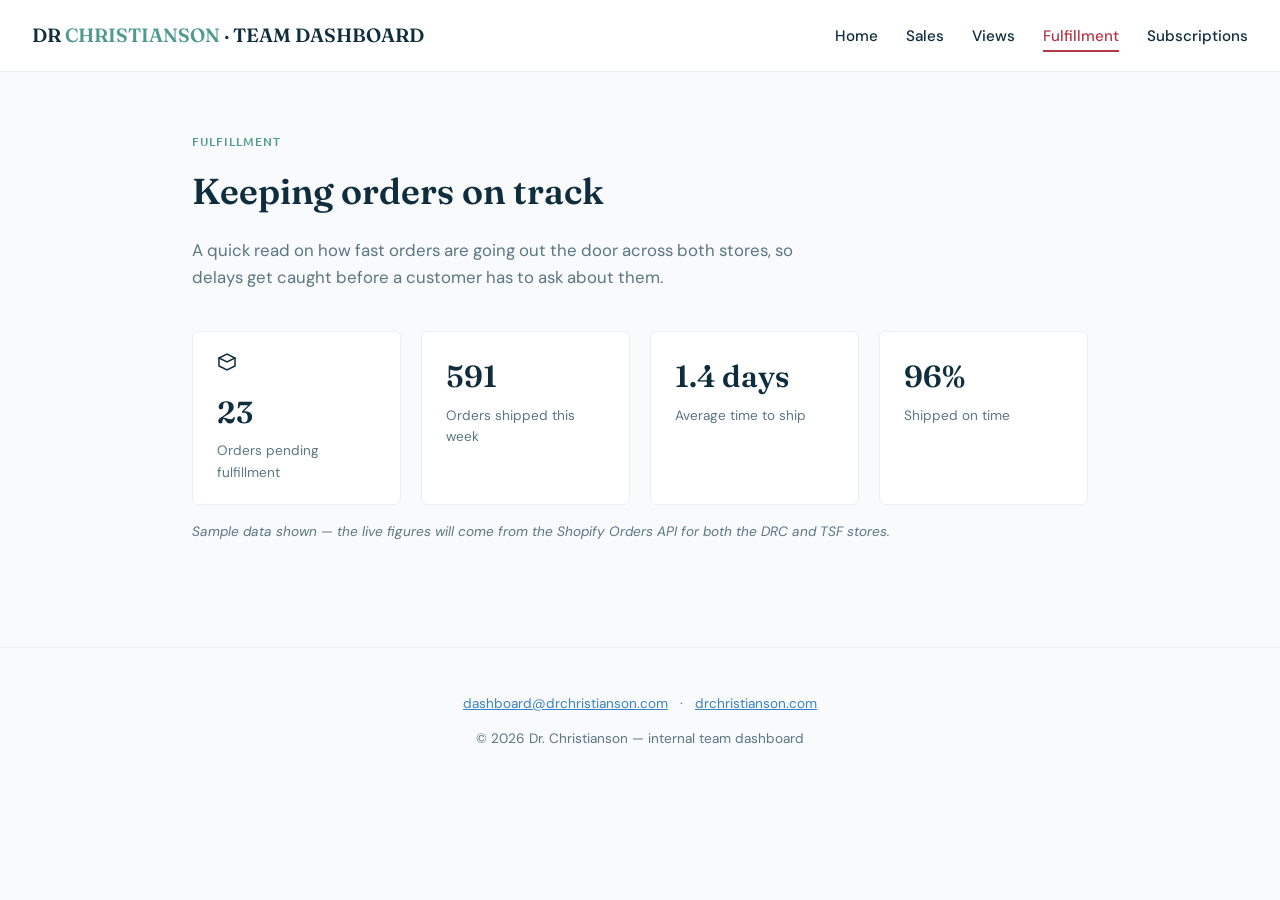
==== fulfillment.html @ 822c5121 "Add files via upload" ====
<!DOCTYPE html>
<html lang="en">
<head>
  <meta charset="UTF-8" />
  <meta name="viewport" content="width=device-width, initial-scale=1.0" />
  <meta name="description" content="Order fulfillment and shipping status across the DRC and TSF stores." />
  <title>Fulfillment | DrC Team Dashboard</title>
  <link rel="preconnect" href="https://fonts.googleapis.com" />
  <link rel="preconnect" href="https://fonts.gstatic.com" crossorigin />
  <link href="https://fonts.googleapis.com/css2?family=Fraunces:wght@500;600&family=DM+Sans:wght@400;500;600&family=Ubuntu:wght@500&display=swap" rel="stylesheet" />
  <link rel="stylesheet" href="styles.css" />
</head>
<body>
  <header class="site-header">
    <a class="brand" href="index.html">DR <span>CHRISTIANSON</span> &middot; TEAM DASHBOARD</a>
    <nav class="site-nav" aria-label="Main navigation">
      <ul>
        <li><a href="index.html">Home</a></li>
        <li><a href="sales.html">Sales</a></li>
        <li><a href="views.html">Views</a></li>
        <li><a href="fulfillment.html" aria-current="page">Fulfillment</a></li>
        <li><a href="subscriptions.html">Subscriptions</a></li>
      </ul>
    </nav>
  </header>

  <main>
    <p class="kicker">Fulfillment</p>
    <h1>Keeping orders on track</h1>
    <p class="lede">
      A quick read on how fast orders are going out the door across both stores, so
      delays get caught before a customer has to ask about them.
    </p>

    <div class="metric-grid">
      <div class="metric-card">
        <svg class="metric-icon" width="20" height="20" viewBox="0 0 20 20" fill="none" aria-hidden="true">
          <path d="M2 6l8-4 8 4-8 4-8-4z" stroke="#0f2d3d" stroke-width="1.5" fill="none" />
          <path d="M2 6v8l8 4 8-4V6" stroke="#0f2d3d" stroke-width="1.5" fill="none" />
        </svg>
        <div class="value">23</div>
        <div class="label">Orders pending fulfillment</div>
      </div>
      <div class="metric-card">
        <div class="value">591</div>
        <div class="label">Orders shipped this week</div>
      </div>
      <div class="metric-card">
        <div class="value">1.4 days</div>
        <div class="label">Average time to ship</div>
      </div>
      <div class="metric-card">
        <div class="value">96%</div>
        <div class="label">Shipped on time</div>
      </div>
    </div>
    <p class="sample-note">Sample data shown &mdash; the live figures will come from the Shopify Orders API for both the DRC and TSF stores.</p>
  </main>

  <footer class="site-footer">
    <p>
      <a href="mailto:dashboard@drchristianson.com">dashboard@drchristianson.com</a>
      &middot;
      <a href="https://www.drchristianson.com" target="_blank" rel="noopener">drchristianson.com</a>
    </p>
    <p>&copy; 2026 Dr. Christianson &mdash; internal team dashboard</p>
  </footer>
</body>
</html>
---- styles.css ----
/* ============================================
   DrC Team Dashboard — shared stylesheet
   Brand palette + type from DrC_Branding_Q426
   ============================================ */

:root {
  --color-navy: #0f2d3d;
  --color-teal: #4e9a8f;
  --color-blue: #3b82c4;
  --color-pale: #e8f0f4;
  --color-crimson: #b23a48;
  --color-offwhite: #f9fafb;
  --color-muted: #5b7683;
  --font-head: "Fraunces", Georgia, serif;
  --font-body: "DM Sans", Arial, sans-serif;
  --font-kicker: "Ubuntu", Arial, sans-serif;
  --radius: 6px;
}

* {
  box-sizing: border-box;
}

body {
  margin: 0;
  font-family: var(--font-body);
  background: var(--color-offwhite);
  color: var(--color-navy);
  line-height: 1.6;
}

a {
  color: var(--color-blue);
}

/* ---------- header / nav ---------- */

.site-header {
  display: flex;
  justify-content: space-between;
  align-items: center;
  flex-wrap: wrap;
  gap: 1rem;
  padding: 1.25rem 2rem;
  border-bottom: 1px solid var(--color-pale);
  background: #ffffff;
}

.site-header .brand {
  font-family: var(--font-head);
  font-weight: 600;
  font-size: 1.2rem;
  color: var(--color-navy);
  text-decoration: none;
}

.site-header .brand span {
  color: var(--color-teal);
}

.site-nav ul {
  list-style: none;
  display: flex;
  gap: 1.75rem;
  margin: 0;
  padding: 0;
}

.site-nav a {
  text-decoration: none;
  color: var(--color-navy);
  font-weight: 500;
  font-size: 0.95rem;
  padding-bottom: 4px;
  border-bottom: 2px solid transparent;
}

.site-nav a[aria-current="page"] {
  color: var(--color-crimson);
  border-bottom-color: var(--color-crimson);
}

/* ---------- main content ---------- */

main {
  max-width: 960px;
  margin: 0 auto;
  padding: 3rem 2rem 4rem;
}

.kicker {
  font-family: var(--font-kicker);
  font-weight: 500;
  letter-spacing: 0.08em;
  text-transform: uppercase;
  font-size: 0.75rem;
  color: var(--color-teal);
}

h1 {
  font-family: var(--font-head);
  font-weight: 600;
  font-size: 2.25rem;
  margin: 0.4rem 0 0.75rem;
  color: var(--color-navy);
}

h2 {
  font-family: var(--font-head);
  font-weight: 600;
  font-size: 1.4rem;
  margin: 0 0 1rem;
  color: var(--color-navy);
}

.lede {
  font-size: 1.05rem;
  color: var(--color-muted);
  max-width: 620px;
  margin-bottom: 2.5rem;
}

/* ---------- metric cards ---------- */

.metric-grid {
  display: grid;
  grid-template-columns: repeat(auto-fit, minmax(200px, 1fr));
  gap: 1.25rem;
  margin-bottom: 1rem;
}

.metric-card {
  background: #ffffff;
  border: 1px solid var(--color-pale);
  border-radius: var(--radius);
  padding: 1.25rem 1.5rem;
  text-decoration: none;
  display: block;
}

.metric-card .metric-icon {
  margin-bottom: 0.5rem;
}

.metric-card .value {
  font-family: var(--font-head);
  font-size: 1.9rem;
  font-weight: 600;
  color: var(--color-navy);
}

.metric-card .label {
  font-size: 0.85rem;
  color: var(--color-muted);
  margin-top: 0.25rem;
}

.sample-note {
  font-size: 0.85rem;
  color: var(--color-muted);
  font-style: italic;
  margin-bottom: 2.5rem;
}

/* ---------- table ---------- */

table {
  width: 100%;
  border-collapse: collapse;
  margin-bottom: 1rem;
  background: #ffffff;
}

th,
td {
  text-align: left;
  padding: 0.75rem 1rem;
  border-bottom: 1px solid var(--color-pale);
  font-size: 0.95rem;
}

th {
  font-weight: 600;
  color: var(--color-navy);
  background: var(--color-pale);
}

/* ---------- form ---------- */

.access-form {
  background: #ffffff;
  border: 1px solid var(--color-pale);
  border-radius: var(--radius);
  padding: 2rem;
  max-width: 480px;
}

.field {
  margin-bottom: 1.1rem;
  display: flex;
  flex-direction: column;
  gap: 0.35rem;
}

label {
  font-size: 0.85rem;
  font-weight: 500;
  color: var(--color-navy);
}

input,
select,
textarea {
  font-family: var(--font-body);
  font-size: 0.95rem;
  padding: 0.6rem 0.75rem;
  border: 1px solid #c7d3d8;
  border-radius: 4px;
}

.btn-primary {
  background: var(--color-crimson);
  color: #ffffff;
  border: none;
  padding: 0.7rem 1.4rem;
  border-radius: 4px;
  font-family: var(--font-body);
  font-weight: 600;
  font-size: 0.95rem;
  cursor: pointer;
}

.btn-primary:hover {
  background: #96303c;
}

/* ---------- video ---------- */

.video-frame {
  width: 100%;
  max-width: 640px;
  border-radius: var(--radius);
  border: 1px solid var(--color-pale);
  background: var(--color-navy);
  margin-bottom: 1rem;
}

/* ---------- footer ---------- */

.site-footer {
  border-top: 1px solid var(--color-pale);
  padding: 2rem;
  text-align: center;
  font-size: 0.85rem;
  color: var(--color-muted);
}

.site-footer a {
  color: var(--color-blue);
  margin: 0 0.5rem;
}
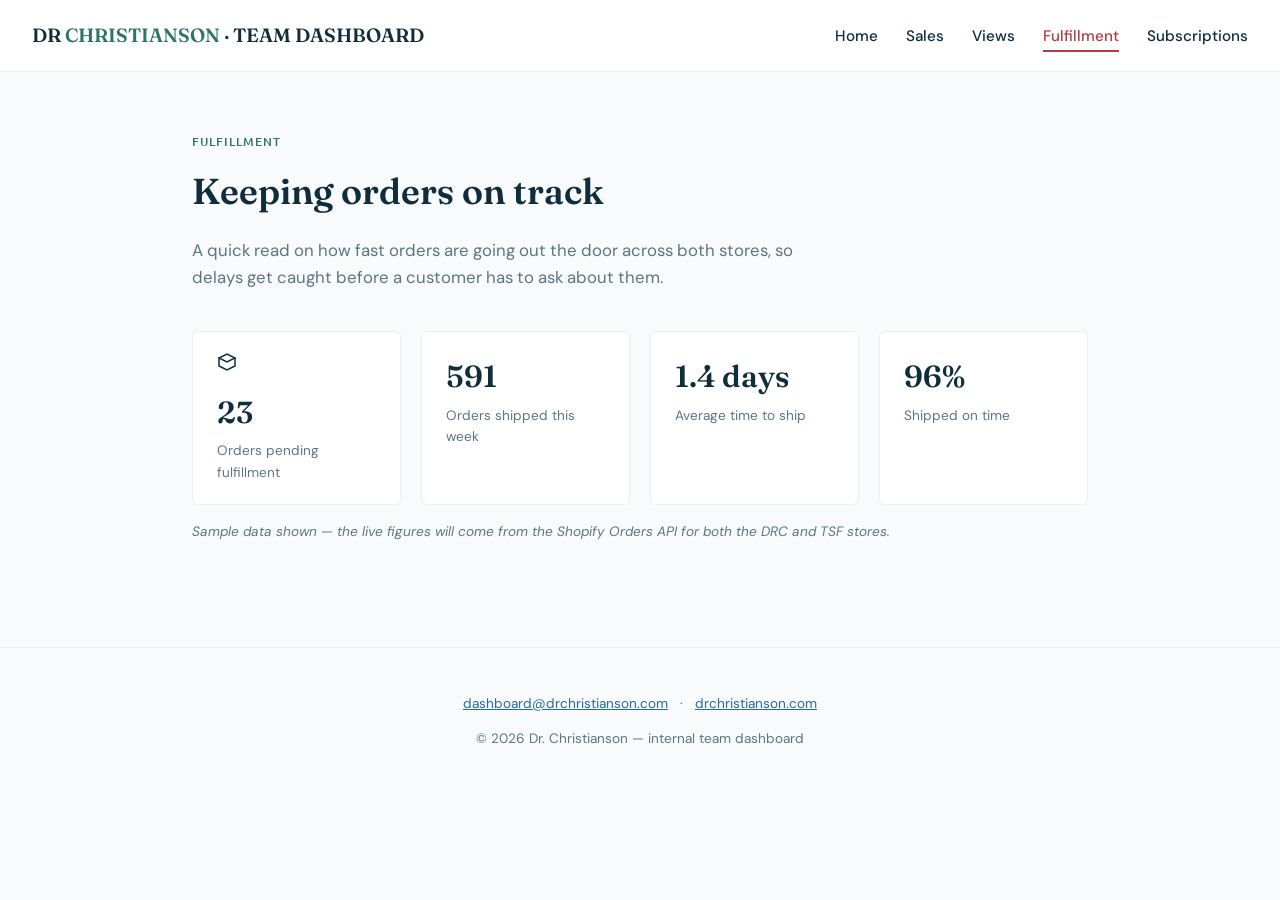
==== commit d78e250b: "Update fulfillment.html" ====
--- a/fulfillment.html
+++ b/fulfillment.html
@@ -5,6 +5,7 @@
   <meta name="viewport" content="width=device-width, initial-scale=1.0" />
   <meta name="description" content="Order fulfillment and shipping status across the DRC and TSF stores." />
   <title>Fulfillment | DrC Team Dashboard</title>
+  <link rel="icon" href="data:," />
   <link rel="preconnect" href="https://fonts.googleapis.com" />
   <link rel="preconnect" href="https://fonts.gstatic.com" crossorigin />
   <link href="https://fonts.googleapis.com/css2?family=Fraunces:wght@500;600&family=DM+Sans:wght@400;500;600&family=Ubuntu:wght@500&display=swap" rel="stylesheet" />
--- a/styles.css
+++ b/styles.css
@@ -6,6 +6,8 @@
 :root {
   --color-navy: #0f2d3d;
   --color-teal: #4e9a8f;
+  --color-teal-text: #2f7468;
+  --color-link: #256aa8;
   --color-blue: #3b82c4;
   --color-pale: #e8f0f4;
   --color-crimson: #b23a48;
@@ -30,7 +32,7 @@
 }
 
 a {
-  color: var(--color-blue);
+  color: var(--color-link);
 }
 
 /* ---------- header / nav ---------- */
@@ -55,7 +57,7 @@
 }
 
 .site-header .brand span {
-  color: var(--color-teal);
+  color: var(--color-teal-text);
 }
 
 .site-nav ul {
@@ -94,7 +96,7 @@
   letter-spacing: 0.08em;
   text-transform: uppercase;
   font-size: 0.75rem;
-  color: var(--color-teal);
+  color: var(--color-teal-text);
 }
 
 h1 {
@@ -256,6 +258,6 @@
 }
 
 .site-footer a {
-  color: var(--color-blue);
+  color: var(--color-link);
   margin: 0 0.5rem;
 }
